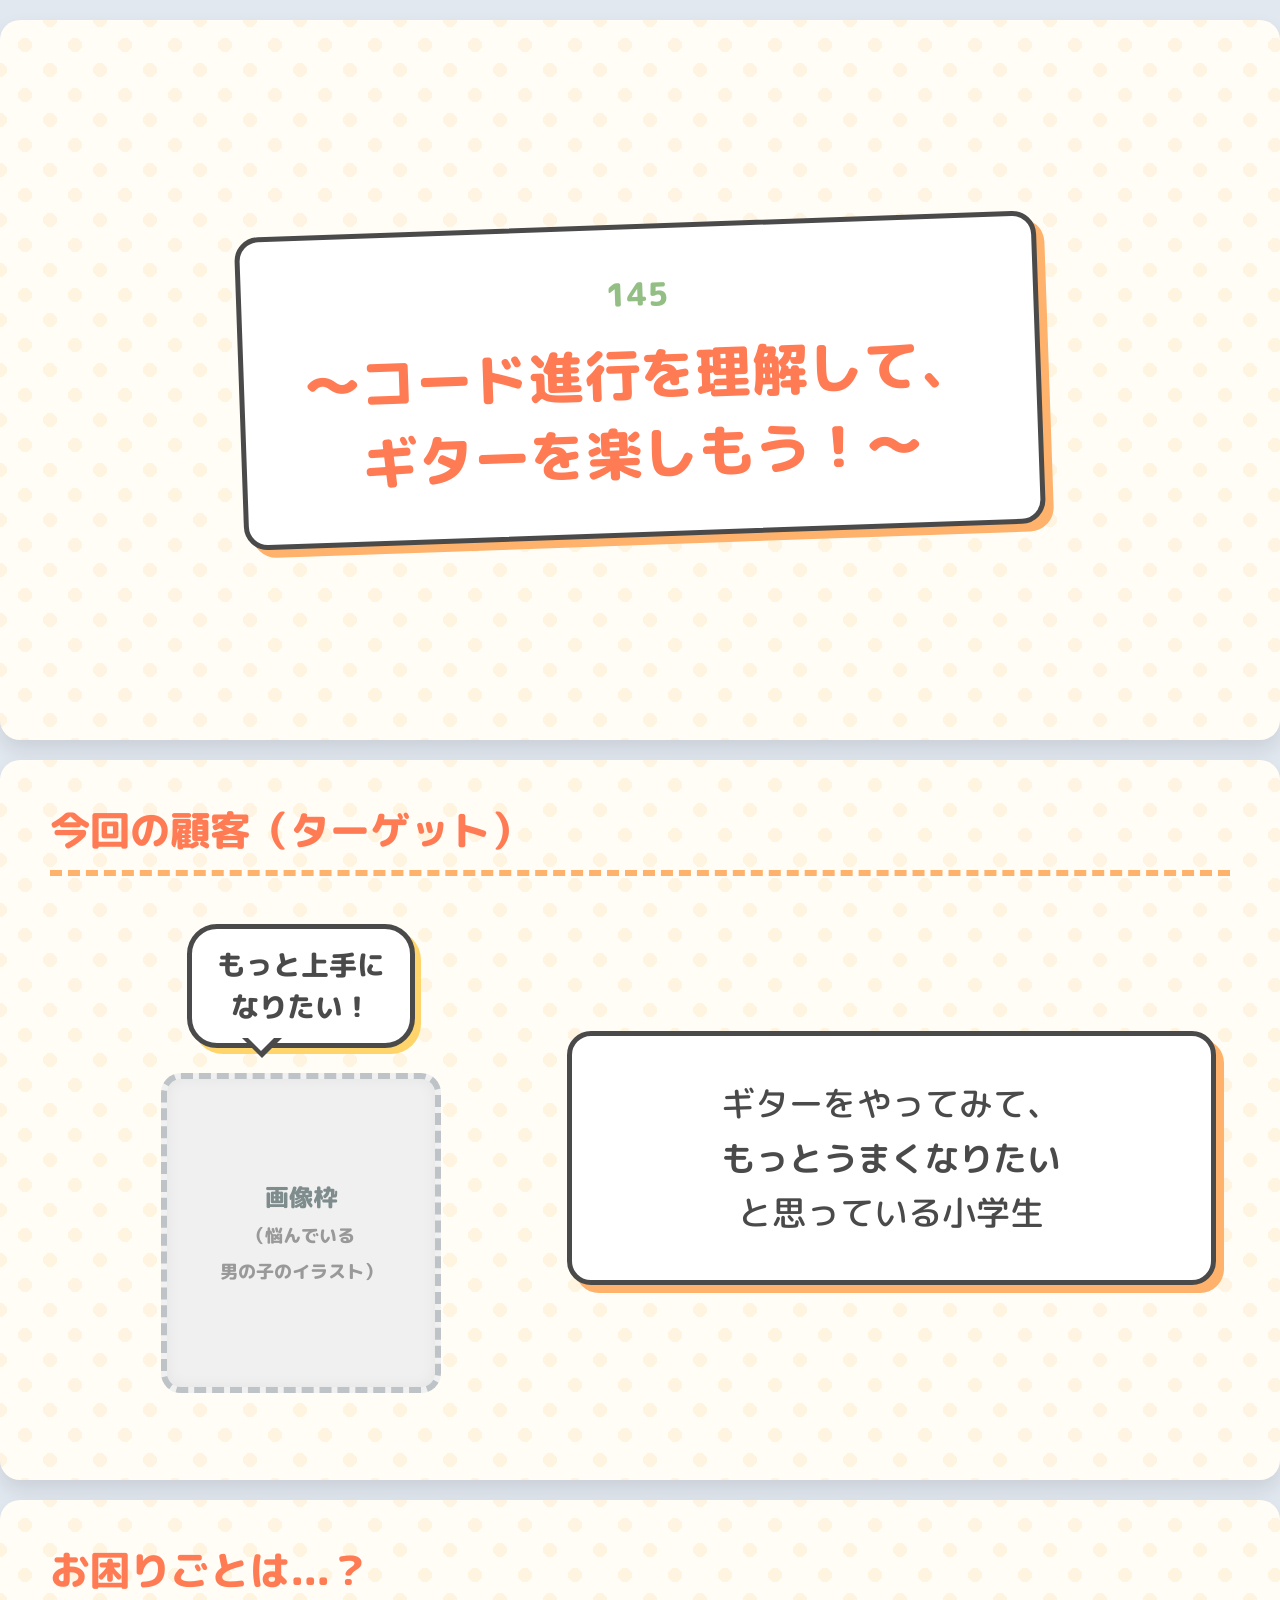
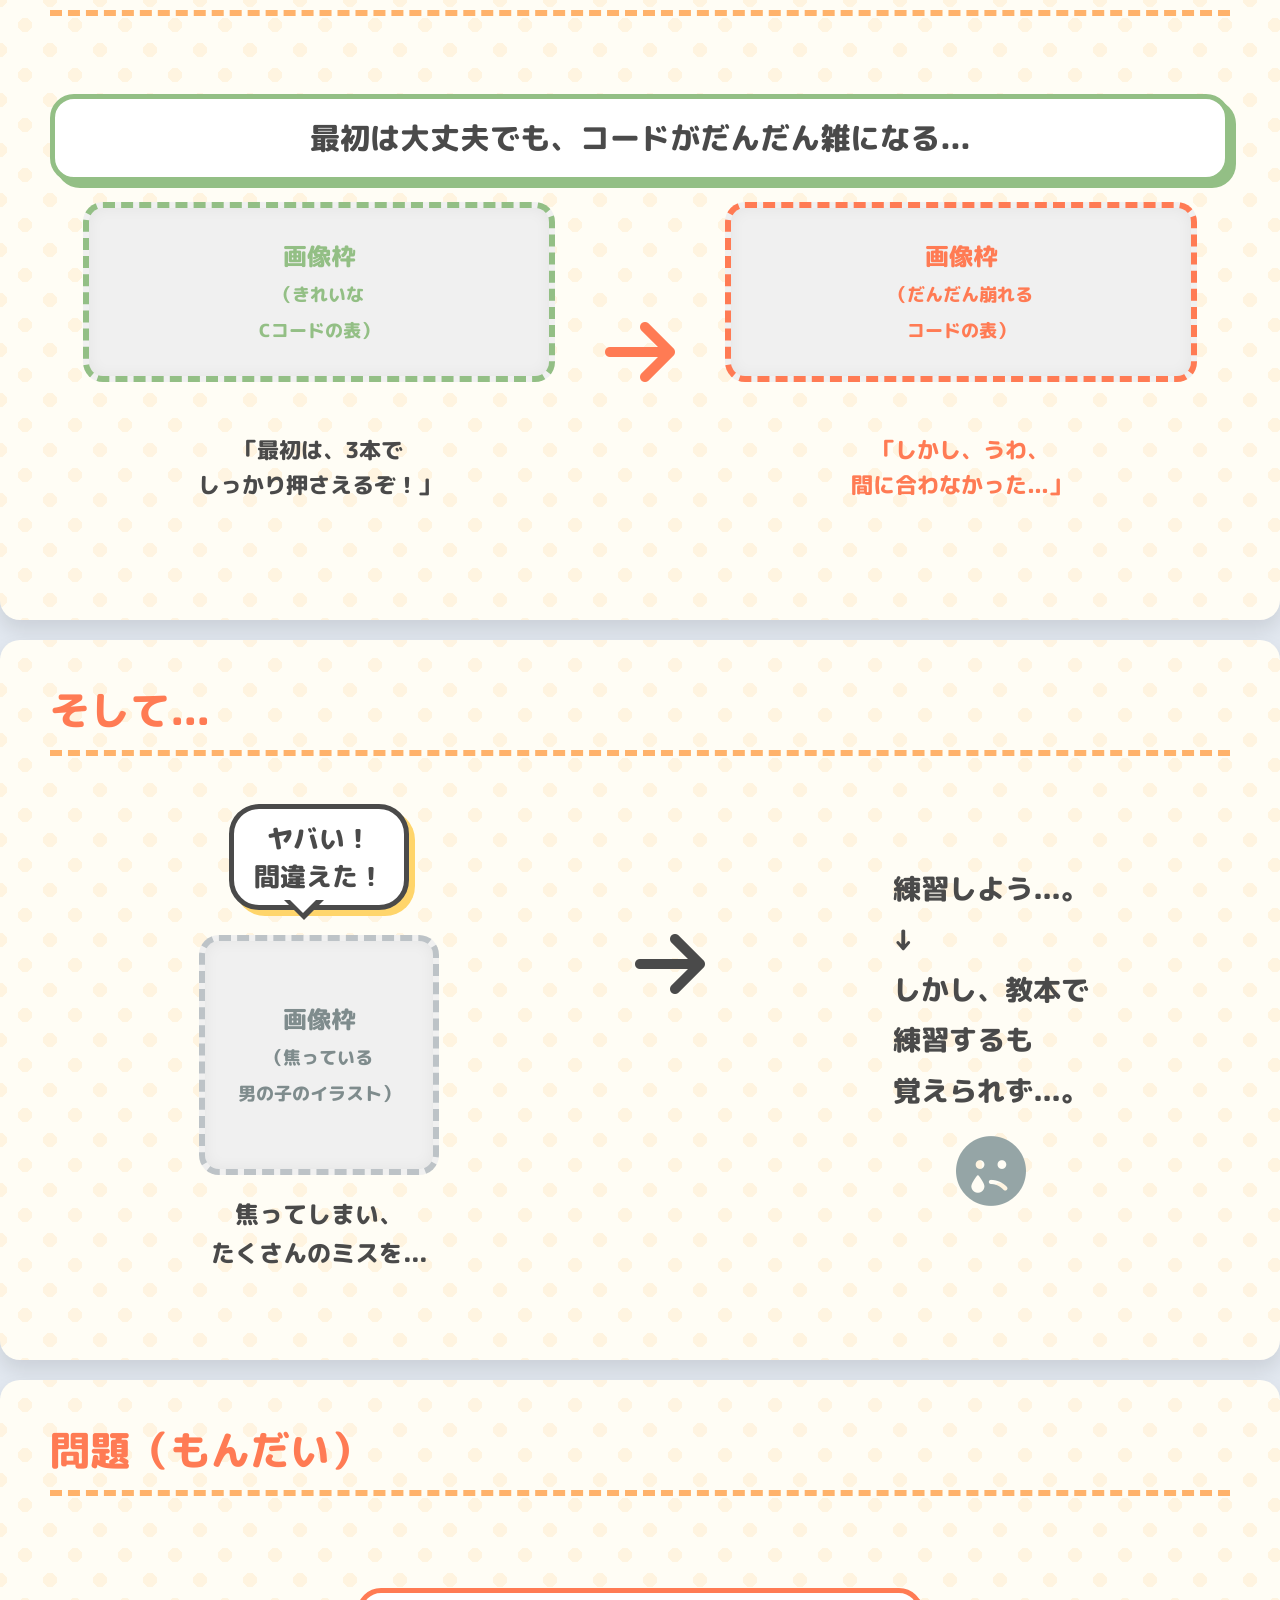
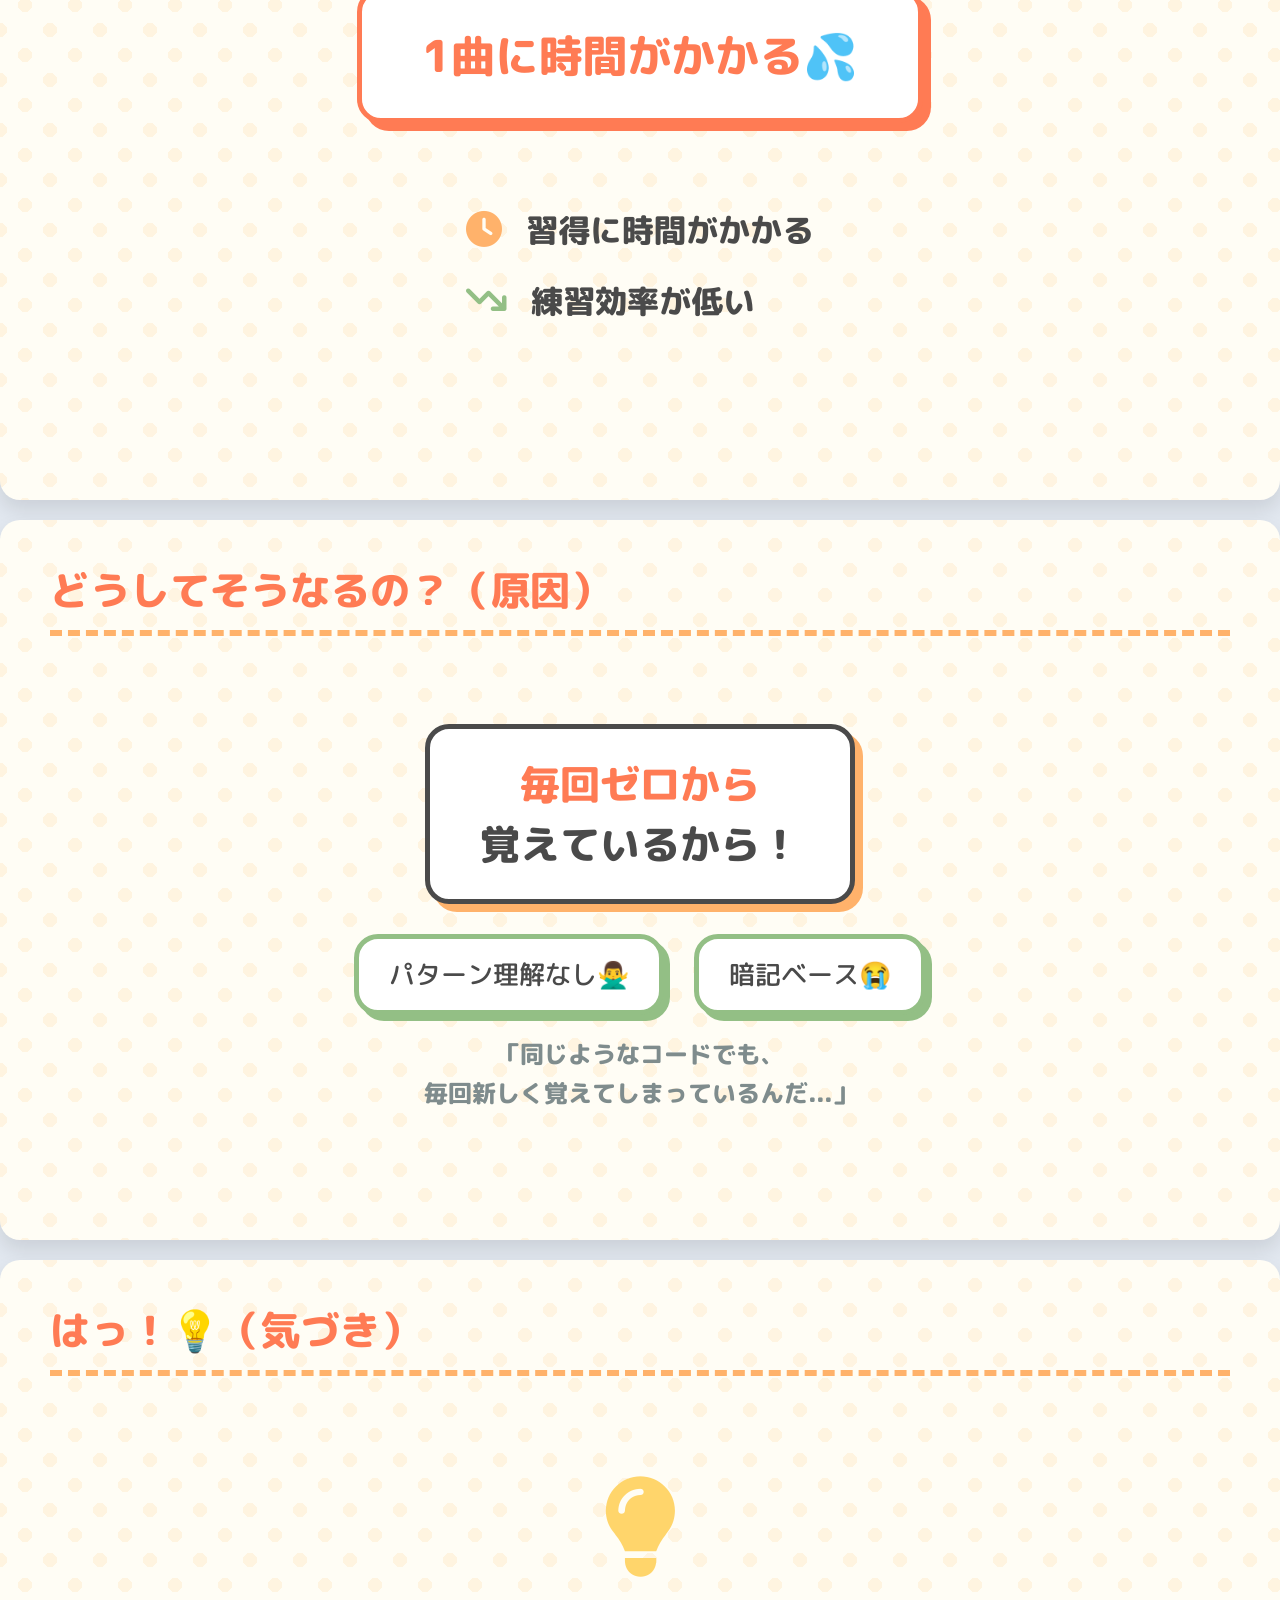
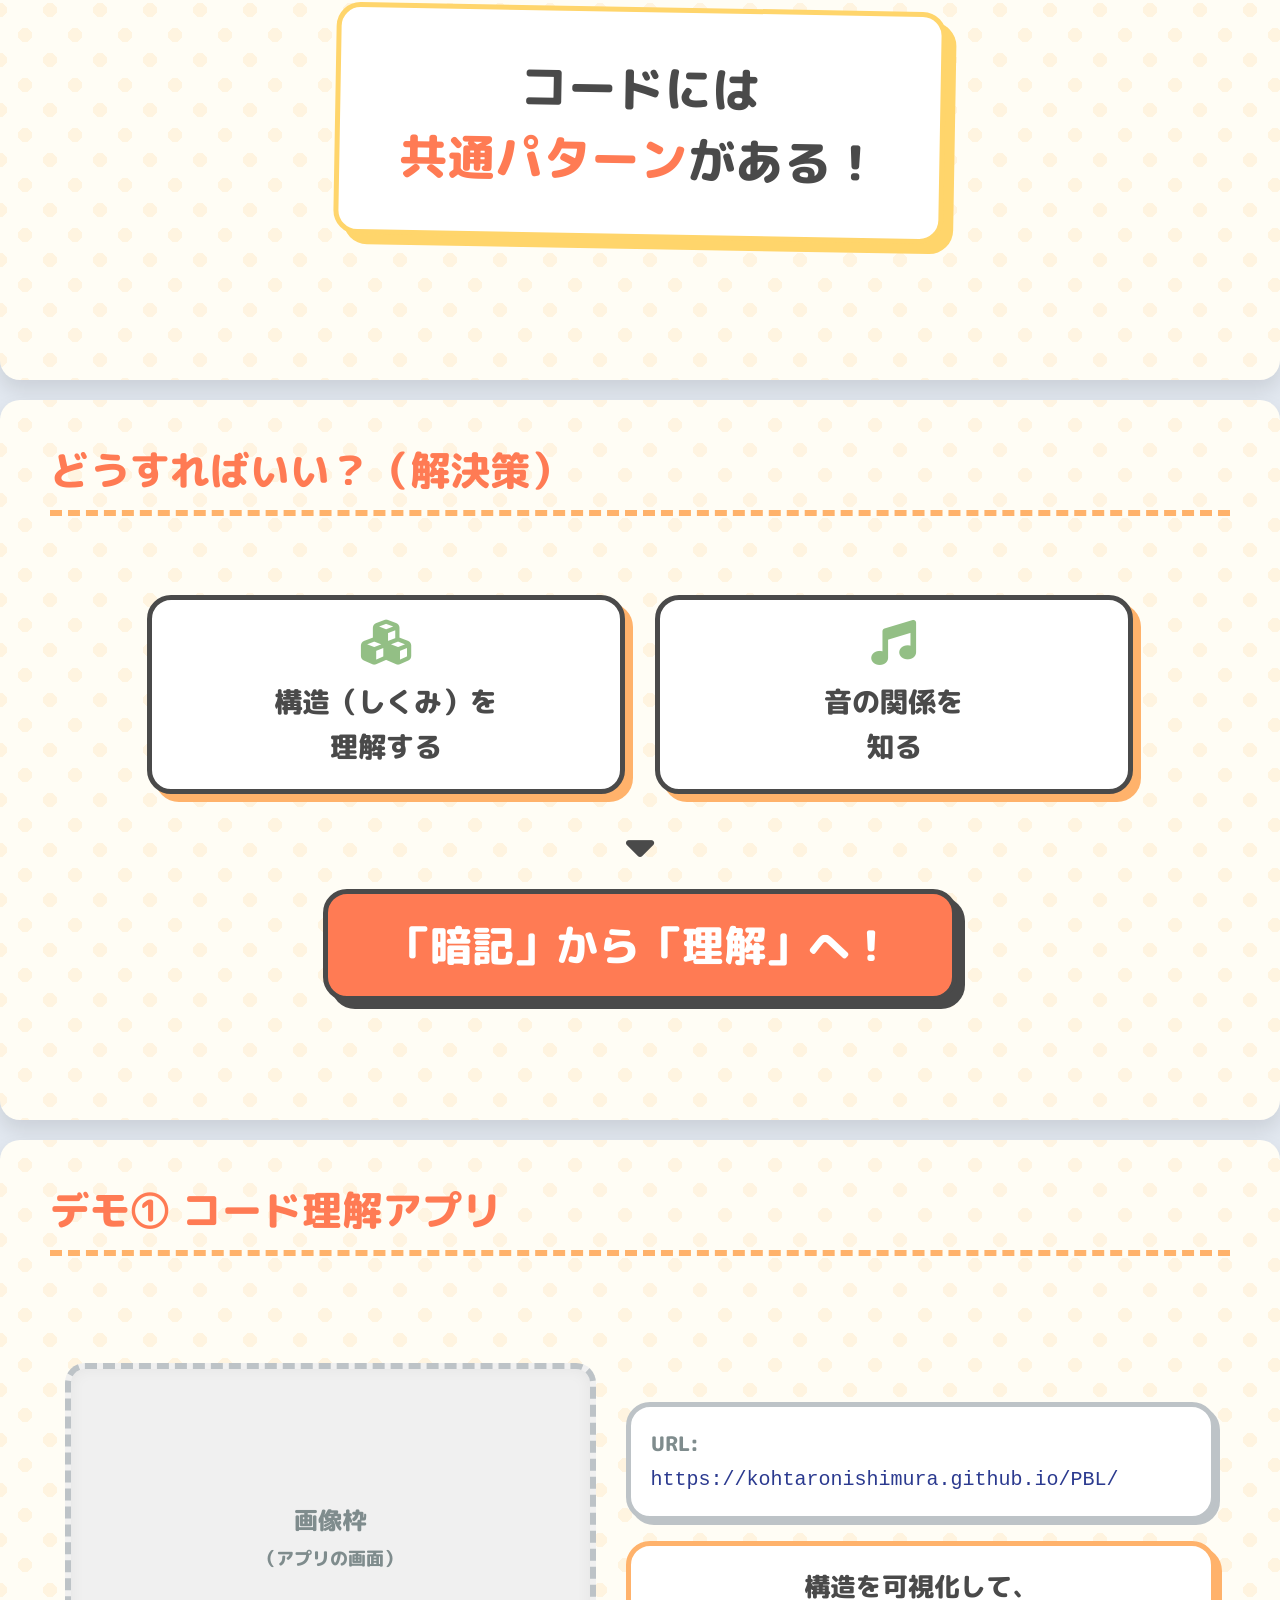
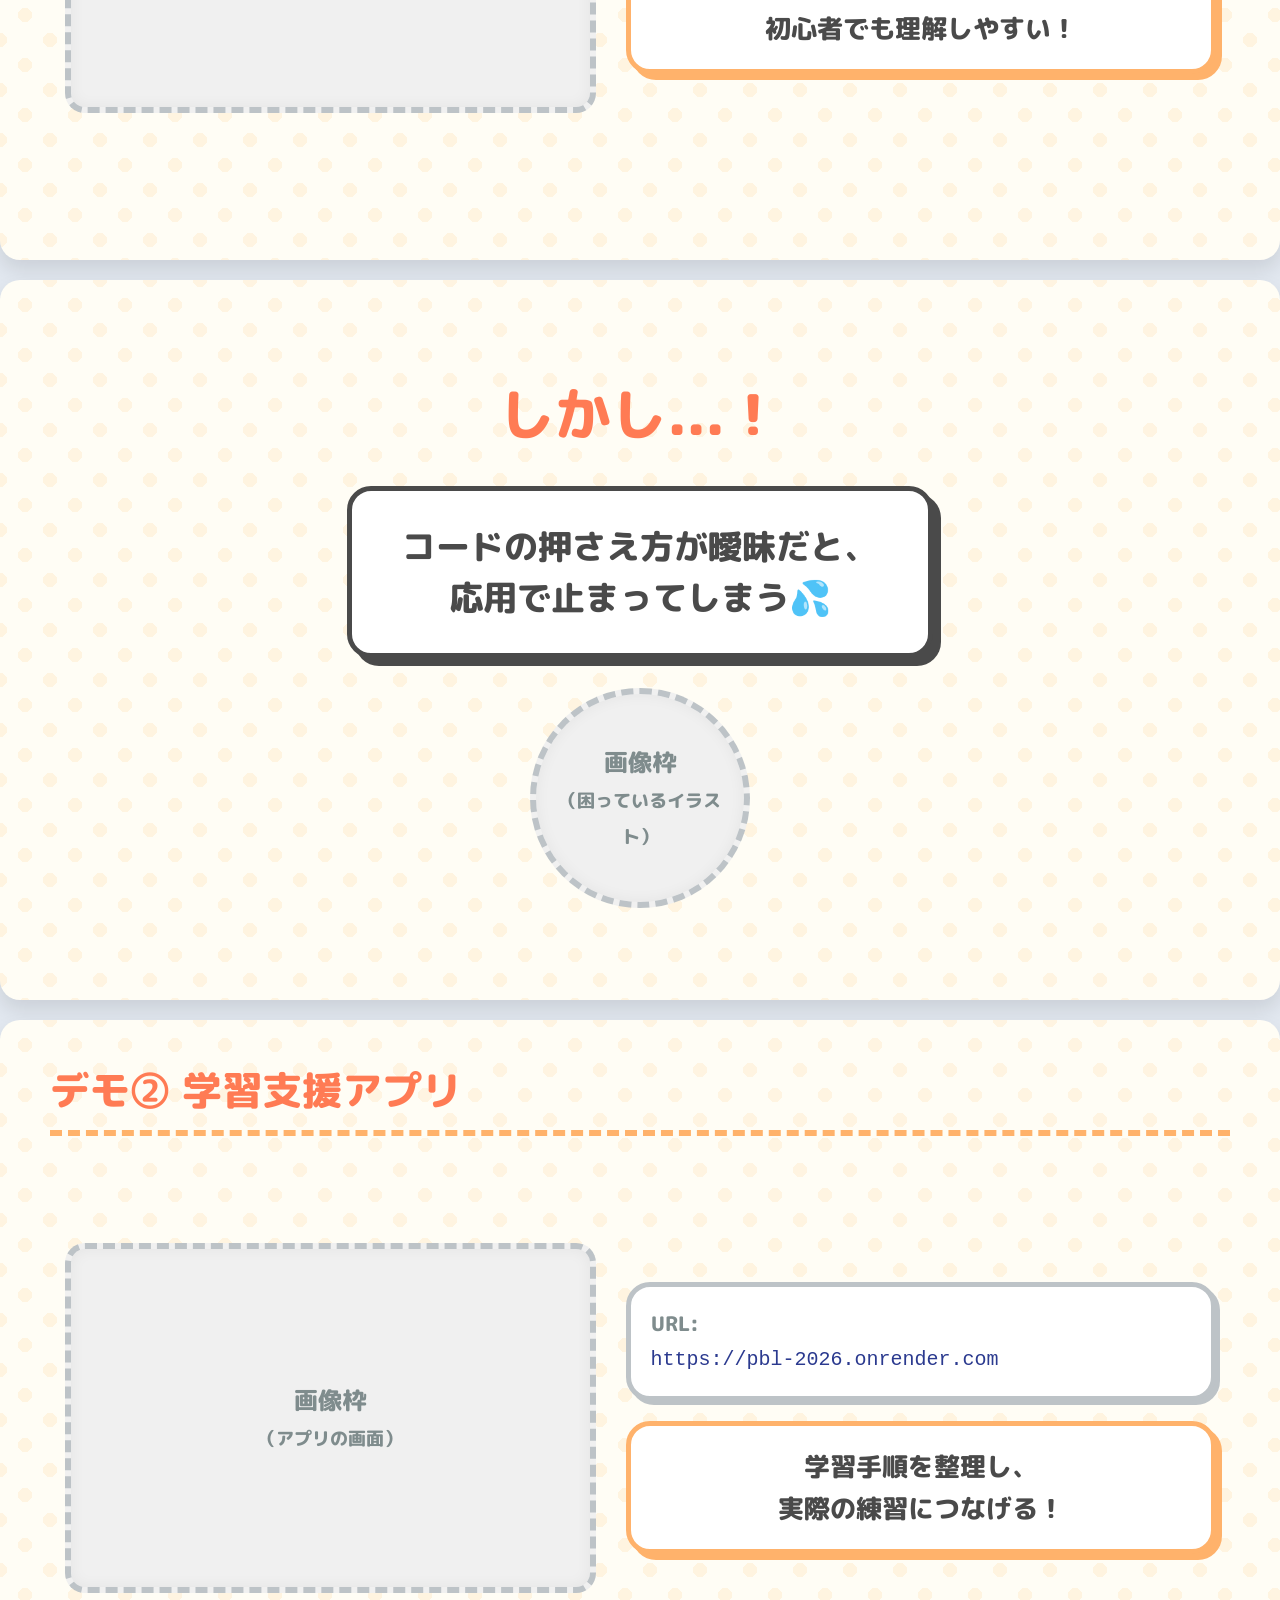
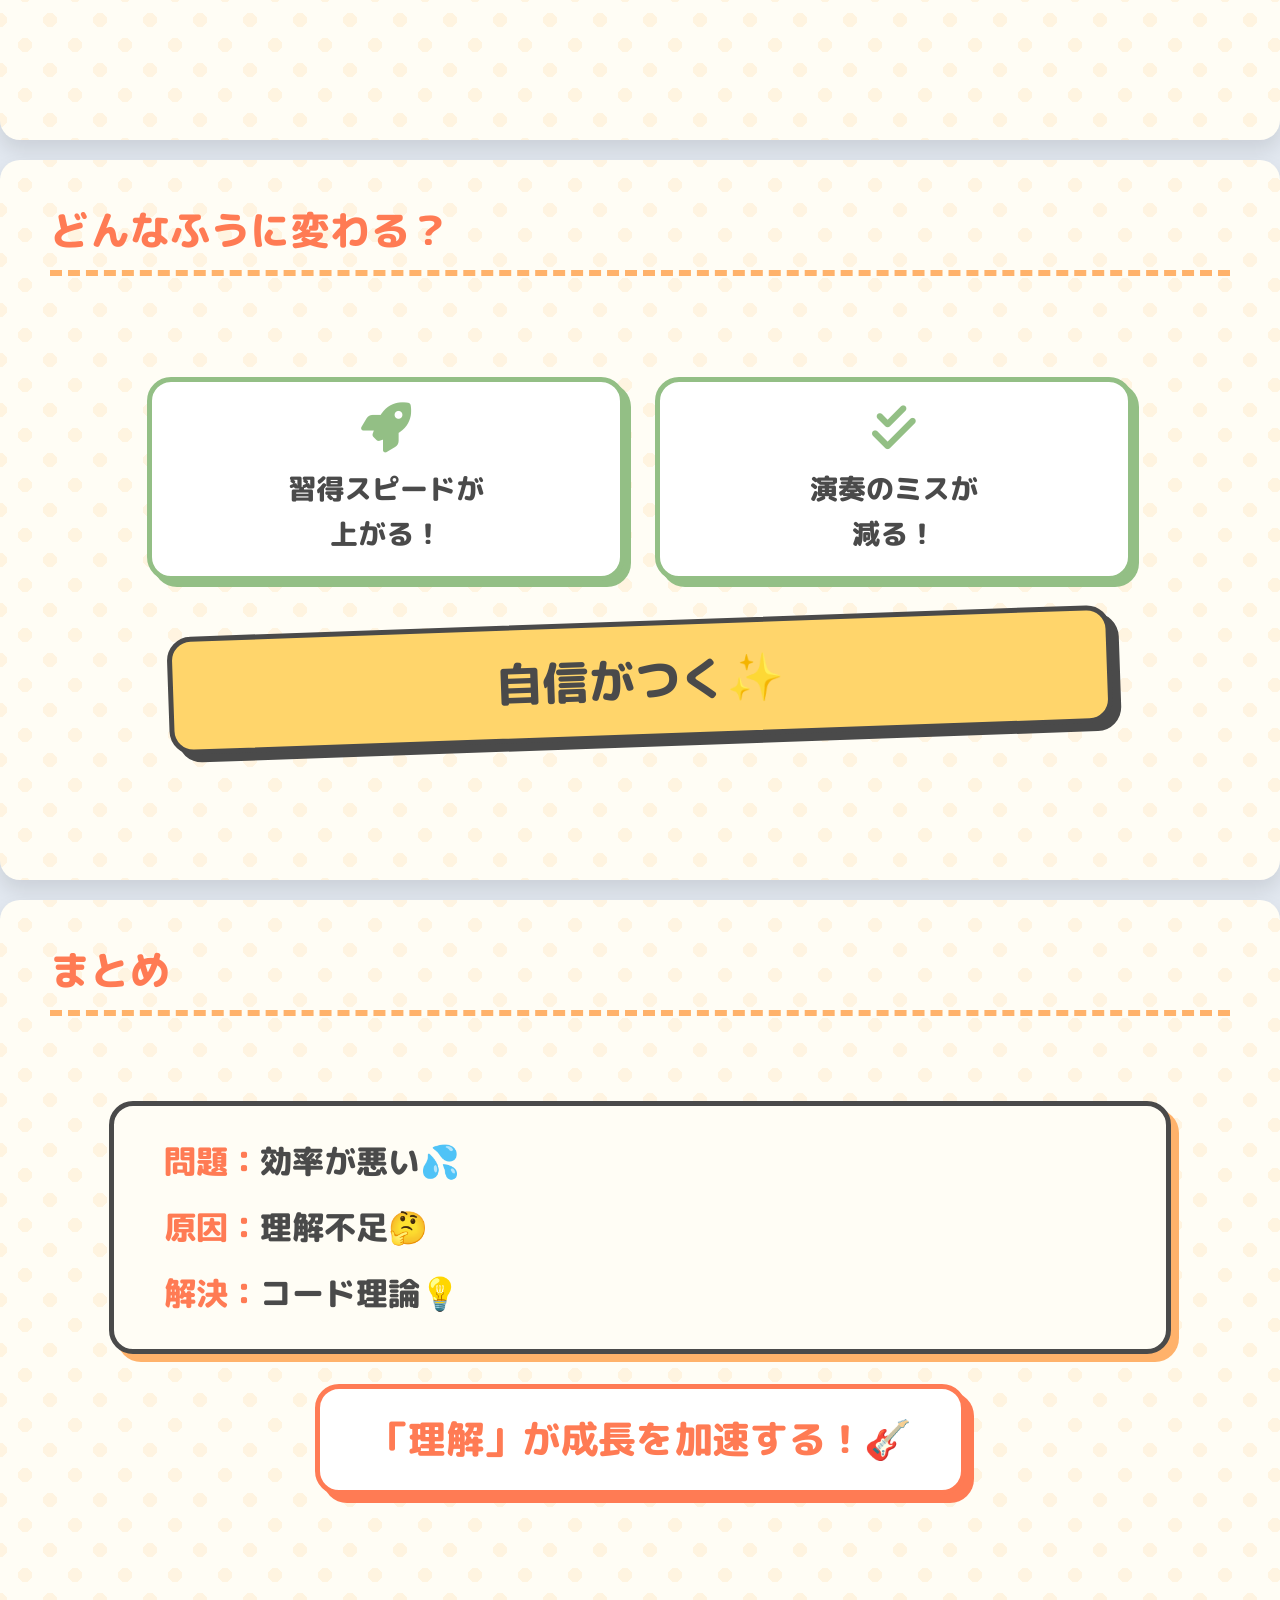
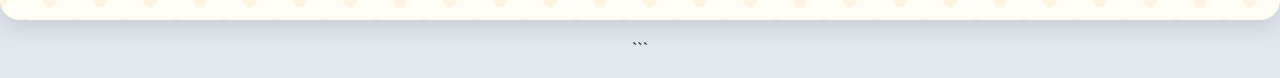
==== presentation.html @ e69cb5d0 "新しいプレゼンテーションHTMLファイルを追加し、ギター学習のためのスライドを作成" ====
<!DOCTYPE html>
<html lang="ja">
<head>
    <meta charset="UTF-8">
    <meta name="viewport" content="width=device-width, initial-scale=1.0">
    <title>コード進行を理解して、ギターを楽しもう！</title>
    <link rel="preconnect" href="https://fonts.googleapis.com">
    <link rel="preconnect" href="https://fonts.gstatic.com" crossorigin>
    <link href="https://fonts.googleapis.com/css2?family=M+PLUS+Rounded+1c:wght@500;800&display=swap" rel="stylesheet">
    <link rel="stylesheet" href="https://cdnjs.cloudflare.com/ajax/libs/font-awesome/6.5.1/css/all.min.css">
    
    <style>
        * {
            box-sizing: border-box;
        }

        body {
            background-color: #e2e8f0;
            display: grid;
            gap: 20px;
            grid-template-columns: 1fr;
            margin: 0;
            min-height: 100vh;
            padding: 20px 0;
            place-items: center;
        }

        .slide-container {
            align-items: center;
            background-color: #fffdf5;
            border-radius: 20px;
            box-shadow: 0 10px 20px rgba(0, 0, 0, 0.1);
            display: flex;
            flex-direction: column;
            font-family: 'M PLUS Rounded 1c', sans-serif;
            height: 720px;
            justify-content: flex-start;
            overflow: hidden;
            padding: 40px 50px;
            position: relative;
            width: 1280px;
            color: #4a4a4a;
        }

        .slide-container::before {
            content: '';
            position: absolute;
            top: 0; left: 0; right: 0; bottom: 0;
            background-image: radial-gradient(#ffe0b2 20%, transparent 20%), radial-gradient(#ffe0b2 20%, transparent 20%);
            background-color: transparent;
            background-position: 0 0, 25px 25px;
            background-size: 50px 50px;
            opacity: 0.3;
            z-index: 0;
        }

        .slide-container > * {
            position: relative;
            z-index: 1;
        }

        .slide-container h1,
        .slide-container h2,
        .slide-container h3 {
            color: #ff7b54;
            font-weight: 800;
            margin: 0;
        }

        .slide-title {
            font-size: 40px;
            margin-bottom: 20px;
            text-align: left;
            width: 100%;
            border-bottom: 6px dashed #ffb26b;
            padding-bottom: 10px;
        }

        .slide-container p {
            font-size: 26px;
            line-height: 1.6;
            font-weight: 500;
            margin: 0;
        }

        .content-area {
            display: flex;
            flex-direction: column;
            flex-grow: 1;
            justify-content: center;
            width: 100%;
            align-items: center;
        }

        /* ----- 画像差し替え用の魔法の枠 ----- */
        .empty-image-box {
            background-color: #f0f0f0;
            border: 6px dashed #bdc3c7;
            border-radius: 20px;
            display: flex;
            align-items: center;
            justify-content: center;
            flex-direction: column;
            color: #7f8c8d;
            font-size: 24px;
            font-weight: 800;
            text-align: center;
            padding: 20px;
            width: 100%;
            height: 100%;
            box-shadow: inset 0 0 15px rgba(0,0,0,0.05);
            overflow: hidden; /* はみ出した画像を自動で隠して角丸にする */
        }

        .empty-image-box img {
            width: 100%;
            height: 100%;
            object-fit: cover;
            display: none; /* 初期状態では画像を見えなくする */
        }
        
        /* has-image クラスがついた時の設定 */
        .empty-image-box.has-image {
            border: none;
            padding: 0;
            box-shadow: 0 5px 15px rgba(0,0,0,0.1);
        }

        .empty-image-box.has-image .placeholder-text {
            display: none; /* 文字を消す */
        }

        .empty-image-box.has-image img {
            display: block; /* 画像を表示する */
        }
        /* ---------------------------------- */

        .pop-box {
            background: white;
            border: 5px solid #4a4a4a;
            border-radius: 24px;
            box-shadow: 8px 8px 0px #ffb26b;
            padding: 20px 30px;
            text-align: center;
        }

        .speech-bubble {
            position: relative;
            background: #fff;
            border: 5px solid #4a4a4a;
            border-radius: 30px;
            padding: 15px 25px;
            font-size: 28px;
            font-weight: 800;
            text-align: center;
            color: #4a4a4a;
            box-shadow: 6px 6px 0px #ffd56b;
            margin-bottom: 25px;
            z-index: 2;
        }
        
        .speech-bubble.bottom-pointer::before,
        .speech-bubble.bottom-pointer::after {
            content: '';
            position: absolute;
            border: solid transparent;
            border-top-color: #4a4a4a;
            bottom: -35px;
            left: 50px;
            border-width: 20px;
        }
        
        .speech-bubble.bottom-pointer::after {
            border-top-color: #fff;
            bottom: -24px;
            left: 53px;
            border-width: 16px;
        }

        .big-arrow {
            font-size: 80px;
            color: #ff7b54;
            margin: 0 20px;
        }

        .flex-row {
            display: flex;
            flex-direction: row;
            align-items: center;
            justify-content: center;
            width: 100%;
            gap: 30px;
        }
        
        .flex-col {
            display: flex;
            flex-direction: column;
            align-items: center;
        }

    </style>
</head>
<body>

<div class="slide-container" id="slide1" style="justify-content: center;">
    <div class="pop-box" style="padding: 40px 60px; transform: rotate(-2deg);">
        <p style="font-size: 32px; color: #93bf85; margin-bottom: 15px; font-weight: 800;">145</p>
        <h1 style="font-size: 56px; line-height: 1.4;">
            〜コード進行を理解して、<br>
            ギターを楽しもう！〜
        </h1>
    </div>
</div>

<div class="slide-container" id="slide2">
    <h2 class="slide-title">今回の顧客（ターゲット）</h2>
    <div class="content-area">
        <div class="flex-row">
            <div class="flex-col" style="width: 40%;">
                <div class="speech-bubble bottom-pointer">
                    もっと上手に<br>なりたい！
                </div>
                <div class="empty-image-box" style="width: 280px; height: 320px;">
                    <div class="placeholder-text">画像枠<br><span style="font-size:18px; color:#999;">（悩んでいる<br>男の子のイラスト）</span></div>
                    </div>
            </div>
            
            <div class="pop-box" style="width: 55%; padding: 40px;">
                <p style="font-size: 34px;">
                    ギターをやってみて、<br>
                    <strong>もっとうまくなりたい</strong><br>
                    と思っている小学生
                </p>
            </div>
        </div>
    </div>
</div>

<div class="slide-container" id="slide3">
    <h2 class="slide-title">お困りごとは...？</h2>
    <div class="content-area">
        <div class="pop-box" style="margin-bottom: 20px; padding: 15px 30px; width: 100%; box-shadow: 6px 6px 0px #93bf85; border-color: #93bf85;">
            <p style="font-size: 30px; color: #4a4a4a; font-weight: 800;">
                最初は大丈夫でも、コードがだんだん雑になる...
            </p>
        </div>

        <div class="flex-row" style="align-items: stretch; height: 300px;">
            <div class="flex-col" style="width: 40%; justify-content: space-between;">
                <div class="empty-image-box" style="height: 180px; border-color:#93bf85; color:#93bf85;">
                    <div class="placeholder-text">画像枠<br><span style="font-size:18px;">（きれいな<br>Cコードの表）</span></div>
                    </div>
                <p style="font-size: 22px; text-align: center; margin-top: 15px; font-weight: 800;">
                    「最初は、3本で<br>しっかり押さえるぞ！」
                </p>
            </div>

            <div class="flex-col" style="justify-content: center;">
                <i class="fa-solid fa-arrow-right big-arrow"></i>
            </div>

            <div class="flex-col" style="width: 40%; justify-content: space-between;">
                <div class="empty-image-box" style="height: 180px; border-color:#ff7b54; color:#ff7b54;">
                    <div class="placeholder-text">画像枠<br><span style="font-size:18px;">（だんだん崩れる<br>コードの表）</span></div>
                     </div>
                <p style="font-size: 22px; text-align: center; margin-top: 15px; font-weight: 800; color: #ff7b54;">
                    「しかし、うわ、<br>間に合わなかった...」
                </p>
            </div>
        </div>
    </div>
</div>

<div class="slide-container" id="slide4">
    <h2 class="slide-title">そして...</h2>
    <div class="content-area">
        <div class="flex-row" style="align-items: flex-start;">
            
            <div class="flex-col" style="width: 45%;">
                <div class="speech-bubble bottom-pointer" style="font-size: 26px; padding: 10px 20px;">
                    ヤバい！<br>間違えた！
                </div>
                <div class="empty-image-box" style="width: 240px; height: 240px; margin-bottom: 20px;">
                    <div class="placeholder-text">画像枠<br><span style="font-size:18px;">（焦っている<br>男の子のイラスト）</span></div>
                     </div>
                <p style="font-size: 24px; text-align: center; font-weight: 800;">
                    焦ってしまい、<br>たくさんのミスを...
                </p>
            </div>

            <div style="display: flex; height: 100%; padding-top: 120px;">
                <i class="fa-solid fa-arrow-right big-arrow" style="color: #4a4a4a;"></i>
            </div>

            <div class="flex-col" style="width: 40%; padding-top: 60px;">
                <p style="font-size: 28px; font-weight: 800; line-height: 1.8;">
                    練習しよう...。<br>
                    ↓<br>
                    しかし、教本で<br>
                    練習するも<br>
                    覚えられず...。
                </p>
                <i class="fa-solid fa-face-sad-tear" style="font-size: 70px; color: #95a5a6; margin-top: 20px;"></i>
            </div>
        </div>
    </div>
</div>

<div class="slide-container" id="slide5">
    <h2 class="slide-title">問題（もんだい）</h2>
    <div class="content-area">
        <div class="pop-box" style="margin-bottom: 40px; padding: 30px 60px; box-shadow: 8px 8px 0px #ff7b54; border-color: #ff7b54;">
            <h3 style="font-size: 44px;">1曲に時間がかかる💦</h3>
        </div>
        <ul style="font-size: 32px; line-height: 2.2; color: #4a4a4a; font-weight: 800; list-style-type: none; padding: 0;">
            <li><i class="fa-solid fa-clock" style="color: #ffb26b; margin-right: 15px; font-size: 36px;"></i> 習得に時間がかかる</li>
            <li><i class="fa-solid fa-arrow-trend-down" style="color: #93bf85; margin-right: 15px; font-size: 36px;"></i> 練習効率が低い</li>
        </ul>
    </div>
</div>

<div class="slide-container" id="slide6">
    <h2 class="slide-title">どうしてそうなるの？（原因）</h2>
    <div class="content-area">
        <div class="pop-box" style="margin-bottom: 30px; padding: 25px 50px;">
            <h3 style="font-size: 40px; color: #4a4a4a;">
                <span style="color:#ff7b54;">毎回ゼロから</span><br>覚えているから！
            </h3>
        </div>
        <div class="flex-row" style="margin-bottom: 20px;">
            <div class="pop-box" style="padding: 15px 30px; border-color: #93bf85; box-shadow: 6px 6px 0px #93bf85;">
                <p style="font-size: 26px;">パターン理解なし🙅‍♂️</p>
            </div>
            <div class="pop-box" style="padding: 15px 30px; border-color: #93bf85; box-shadow: 6px 6px 0px #93bf85;">
                <p style="font-size: 26px;">暗記ベース😭</p>
            </div>
        </div>
        <p style="font-size: 24px; font-weight: 800; color: #7f8c8d; text-align: center;">
            「同じようなコードでも、<br>毎回新しく覚えてしまっているんだ...」
        </p>
    </div>
</div>

<div class="slide-container" id="slide7" style="justify-content: center;">
    <h2 class="slide-title">はっ！💡（気づき）</h2>
    <div class="content-area">
        <i class="fa-solid fa-lightbulb" style="font-size: 100px; color: #ffd56b; margin-bottom: 30px;"></i>
        <div class="pop-box" style="padding: 40px 60px; border-color: #ffd56b; box-shadow: 10px 10px 0px #ffd56b; transform: rotate(1deg);">
            <h3 style="font-size: 48px; color: #4a4a4a;">
                コードには<br>
                <span style="color:#ff7b54;">共通パターン</span>がある！
            </h3>
        </div>
    </div>
</div>

<div class="slide-container" id="slide8">
    <h2 class="slide-title">どうすればいい？（解決策）</h2>
    <div class="content-area">
        <div class="flex-row" style="margin-bottom: 30px; width: 90%;">
            <div class="pop-box" style="width: 45%;">
                <i class="fa-solid fa-cubes" style="font-size: 45px; color:#93bf85; margin-bottom: 15px;"></i>
                <p style="font-size: 28px; font-weight: 800;">構造（しくみ）を<br>理解する</p>
            </div>
            <div class="pop-box" style="width: 45%;">
                <i class="fa-solid fa-music" style="font-size: 45px; color:#93bf85; margin-bottom: 15px;"></i>
                <p style="font-size: 28px; font-weight: 800;">音の関係を<br>知る</p>
            </div>
        </div>
        <i class="fa-solid fa-caret-down" style="font-size: 45px; color: #4a4a4a; margin-bottom: 20px;"></i>
        <div class="pop-box" style="background-color: #ff7b54; border-color: #4a4a4a; padding: 20px 60px; box-shadow: 8px 8px 0px #4a4a4a;">
            <h3 style="font-size: 42px; color: white; margin: 0;">「暗記」から「理解」へ！</h3>
        </div>
    </div>
</div>

<div class="slide-container" id="slide9">
    <h2 class="slide-title">デモ① コード理解アプリ</h2>
    <div class="content-area">
        <div class="flex-row" style="align-items: stretch;">
            <div style="width: 45%;">
                <div class="empty-image-box" style="height: 350px;">
                    <div class="placeholder-text">画像枠<br><span style="font-size:18px;">（アプリの画面）</span></div>
                     </div>
            </div>
            <div class="flex-col" style="width: 50%; justify-content: center; align-items: flex-start;">
                <div class="pop-box" style="margin-bottom: 20px; text-align: left; width: 100%; border-color: #bdc3c7; box-shadow: 4px 4px 0px #bdc3c7; padding: 20px;">
                    <p style="font-size: 20px; color: #7f8c8d; margin-bottom: 5px; font-weight: 800;">URL:</p>
                    <p style="font-size: 20px; font-family: monospace; color: #2b3a8f; word-break: break-all; margin: 0;">https://kohtaronishimura.github.io/PBL/</p>
                </div>
                <div class="pop-box" style="width: 100%; border-color: #ffb26b; box-shadow: 6px 6px 0px #ffb26b; padding: 20px;">
                    <p style="font-size: 26px; font-weight: 800; color: #4a4a4a;">
                        構造を可視化して、<br>初心者でも理解しやすい！
                    </p>
                </div>
            </div>
        </div>
    </div>
</div>

<div class="slide-container" id="slide10" style="justify-content: center;">
    <div class="content-area">
        <h2 style="font-size: 56px; margin-bottom: 30px; color: #ff7b54;">しかし...！</h2>
        <div class="pop-box" style="margin-bottom: 30px; padding: 30px 50px; box-shadow: 8px 8px 0px #4a4a4a;">
            <p style="font-size: 34px; font-weight: 800; line-height: 1.5; color: #4a4a4a;">
                コードの押さえ方が曖昧だと、<br>応用で止まってしまう💦
            </p>
        </div>
        <div class="empty-image-box" style="width: 220px; height: 220px; border-radius: 50%;">
            <div class="placeholder-text">画像枠<br><span style="font-size:18px;">（困っているイラスト）</span></div>
            </div>
    </div>
</div>

<div class="slide-container" id="slide11">
    <h2 class="slide-title">デモ② 学習支援アプリ</h2>
    <div class="content-area">
        <div class="flex-row" style="align-items: stretch;">
            <div style="width: 45%;">
                <div class="empty-image-box" style="height: 350px;">
                    <div class="placeholder-text">画像枠<br><span style="font-size:18px;">（アプリの画面）</span></div>
                     </div>
            </div>
            <div class="flex-col" style="width: 50%; justify-content: center; align-items: flex-start;">
                <div class="pop-box" style="margin-bottom: 20px; text-align: left; width: 100%; border-color: #bdc3c7; box-shadow: 4px 4px 0px #bdc3c7; padding: 20px;">
                    <p style="font-size: 20px; color: #7f8c8d; margin-bottom: 5px; font-weight: 800;">URL:</p>
                    <p style="font-size: 20px; font-family: monospace; color: #2b3a8f; word-break: break-all; margin: 0;">https://pbl-2026.onrender.com</p>
                </div>
                <div class="pop-box" style="width: 100%; border-color: #ffb26b; box-shadow: 6px 6px 0px #ffb26b; padding: 20px;">
                    <p style="font-size: 26px; font-weight: 800; color: #4a4a4a;">
                        学習手順を整理し、<br>実際の練習につなげる！
                    </p>
                </div>
            </div>
        </div>
    </div>
</div>

<div class="slide-container" id="slide12">
    <h2 class="slide-title">どんなふうに変わる？</h2>
    <div class="content-area">
        <div class="flex-row" style="margin-bottom: 40px; width: 90%; align-items: stretch;">
            <div class="pop-box" style="width: 45%; border-color:#93bf85; box-shadow: 6px 6px 0px #93bf85; display: flex; flex-direction: column; justify-content: center;">
                <i class="fa-solid fa-rocket" style="font-size: 50px; color:#93bf85; margin-bottom: 15px;"></i>
                <p style="font-size: 28px; font-weight: 800;">習得スピードが<br>上がる！</p>
            </div>
            <div class="pop-box" style="width: 45%; border-color:#93bf85; box-shadow: 6px 6px 0px #93bf85; display: flex; flex-direction: column; justify-content: center;">
                <i class="fa-solid fa-check-double" style="font-size: 50px; color:#93bf85; margin-bottom: 15px;"></i>
                <p style="font-size: 28px; font-weight: 800;">演奏のミスが<br>減る！</p>
            </div>
        </div>
        <div class="pop-box" style="background-color: #ffd56b; border-color: #4a4a4a; padding: 20px 80px; box-shadow: 8px 8px 0px #4a4a4a; transform: rotate(-2deg); width: 80%;">
            <h3 style="font-size: 46px; color: #4a4a4a; margin: 0;">自信がつく✨</h3>
        </div>
    </div>
</div>

<div class="slide-container" id="slide13">
    <h2 class="slide-title">まとめ</h2>
    <div class="content-area">
        <div class="pop-box" style="width: 90%; text-align: left; padding: 30px 50px; margin-bottom: 30px; background-color: #fffdf5;">
            <p style="font-size: 32px; margin-bottom: 15px; font-weight: 800;">
                <span style="color:#ff7b54;">問題：</span>効率が悪い💦
            </p>
            <p style="font-size: 32px; margin-bottom: 15px; font-weight: 800;">
                <span style="color:#ff7b54;">原因：</span>理解不足🤔
            </p>
            <p style="font-size: 32px; font-weight: 800;">
                <span style="color:#ff7b54;">解決：</span>コード理論💡
            </p>
        </div>
        <div class="pop-box" style="border-color: #ff7b54; padding: 20px 50px; box-shadow: 8px 8px 0px #ff7b54;">
            <p style="font-size: 38px; color: #ff7b54; font-weight: 800; margin: 0;">
                「理解」が成長を加速する！🎸
            </p>
        </div>
    </div>
</div>

</body>
</html>
```
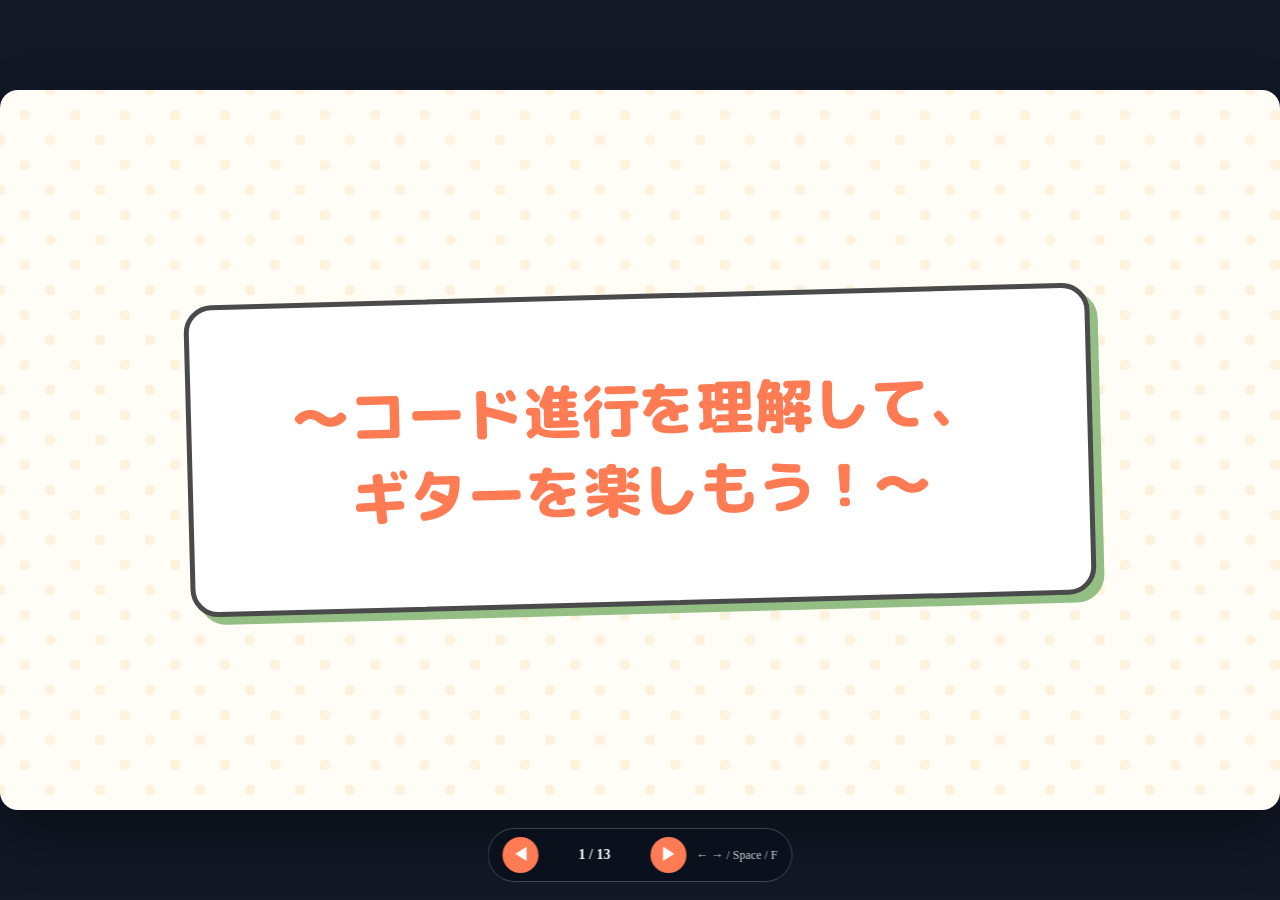
==== commit 8a02e5c3: "Add presentation and image assets - Added presentation.pdf for project overview. - Included sad-face" ====
--- a/presentation.html
+++ b/presentation.html
@@ -3,232 +3,197 @@
 <head>
     <meta charset="UTF-8">
     <meta name="viewport" content="width=device-width, initial-scale=1.0">
-    <title>コード進行を理解して、ギターを楽しもう！</title>
+    <title>ギターを楽しもう！プレゼン資料</title>
     <link rel="preconnect" href="https://fonts.googleapis.com">
     <link rel="preconnect" href="https://fonts.gstatic.com" crossorigin>
+    <!-- 小学生に親しみやすい丸文字フォント -->
     <link href="https://fonts.googleapis.com/css2?family=M+PLUS+Rounded+1c:wght@500;800&display=swap" rel="stylesheet">
     <link rel="stylesheet" href="https://cdnjs.cloudflare.com/ajax/libs/font-awesome/6.5.1/css/all.min.css">
     
     <style>
-        * {
-            box-sizing: border-box;
-        }
-
+        /* --- 全体の基本設定 --- */
+        * { box-sizing: border-box; }
         body {
-            background-color: #e2e8f0;
-            display: grid;
-            gap: 20px;
-            grid-template-columns: 1fr;
-            margin: 0;
-            min-height: 100vh;
-            padding: 20px 0;
-            place-items: center;
-        }
-
+            background-color: #cbd5e1;
+            margin: 0; padding: 40px 0;
+            display: flex; flex-direction: column; align-items: center; gap: 80px;
+        }
+
+        /* スライド枠 (1280x720) */
         .slide-container {
-            align-items: center;
+            width: 1280px; height: 720px;
             background-color: #fffdf5;
-            border-radius: 20px;
-            box-shadow: 0 10px 20px rgba(0, 0, 0, 0.1);
-            display: flex;
-            flex-direction: column;
+            border-radius: 24px;
+            box-shadow: 0 20px 40px rgba(0, 0, 0, 0.15);
+            display: flex; flex-direction: column;
             font-family: 'M PLUS Rounded 1c', sans-serif;
-            height: 720px;
-            justify-content: flex-start;
+            padding: 50px 70px;
+            position: relative;
             overflow: hidden;
-            padding: 40px 50px;
-            position: relative;
-            width: 1280px;
-            color: #4a4a4a;
-        }
-
+            color: #444;
+            page-break-after: always; /* 印刷時にページを区切る */
+        }
+
+        /* 背景ドット（PDFの雰囲気を再現） */
         .slide-container::before {
-            content: '';
-            position: absolute;
-            top: 0; left: 0; right: 0; bottom: 0;
-            background-image: radial-gradient(#ffe0b2 20%, transparent 20%), radial-gradient(#ffe0b2 20%, transparent 20%);
-            background-color: transparent;
-            background-position: 0 0, 25px 25px;
-            background-size: 50px 50px;
-            opacity: 0.3;
-            z-index: 0;
-        }
-
-        .slide-container > * {
-            position: relative;
-            z-index: 1;
-        }
-
-        .slide-container h1,
-        .slide-container h2,
-        .slide-container h3 {
-            color: #ff7b54;
-            font-weight: 800;
-            margin: 0;
-        }
-
-        .slide-title {
-            font-size: 40px;
-            margin-bottom: 20px;
-            text-align: left;
-            width: 100%;
-            border-bottom: 6px dashed #ffb26b;
-            padding-bottom: 10px;
-        }
-
-        .slide-container p {
-            font-size: 26px;
-            line-height: 1.6;
-            font-weight: 500;
-            margin: 0;
-        }
-
-        .content-area {
-            display: flex;
-            flex-direction: column;
-            flex-grow: 1;
-            justify-content: center;
-            width: 100%;
-            align-items: center;
-        }
-
-        /* ----- 画像差し替え用の魔法の枠 ----- */
-        .empty-image-box {
-            background-color: #f0f0f0;
-            border: 6px dashed #bdc3c7;
-            border-radius: 20px;
-            display: flex;
-            align-items: center;
-            justify-content: center;
-            flex-direction: column;
-            color: #7f8c8d;
-            font-size: 24px;
-            font-weight: 800;
+            content: ''; position: absolute; top: 0; left: 0; right: 0; bottom: 0;
+            background-image: radial-gradient(#ffe0b2 15%, transparent 15%), radial-gradient(#ffe0b2 15%, transparent 15%);
+            background-position: 0 0, 25px 25px; background-size: 50px 50px;
+            opacity: 0.35; z-index: 0;
+        }
+        .slide-container > * { position: relative; z-index: 1; }
+
+        /* 文字の基本スタイル */
+        h1 { color: #ff7b54; font-size: 58px; font-weight: 800; text-align: center; line-height: 1.4; margin: 0; }
+        h2 { font-size: 44px; color: #ff7b54; font-weight: 800; border-bottom: 6px dashed #ffb26b; padding-bottom: 12px; margin: 0 0 30px 0; width: 100%; }
+        h3 { font-size: 46px; color: #ff7b54; font-weight: 800; margin: 0; }
+        p { font-size: 30px; line-height: 1.6; margin: 0; font-weight: 500; }
+
+        /* レイアウト */
+        .content-area { flex-grow: 1; display: flex; flex-direction: column; justify-content: center; align-items: center; width: 100%; }
+        .flex-row { display: flex; gap: 50px; width: 100%; align-items: center; justify-content: center; }
+        .flex-col { display: flex; flex-direction: column; align-items: center; gap: 20px; }
+
+        /* 装飾パーツ */
+        .pop-box { background: white; border: 5px solid #4a4a4a; border-radius: 28px; box-shadow: 8px 8px 0px #ffb26b; padding: 35px; text-align: center; }
+        .pop-box.green { box-shadow: 8px 8px 0px #93bf85; border-color: #93bf85; }
+        .pop-box.yellow { background-color: #ffd56b; box-shadow: 8px 8px 0px #4a4a4a; border-color: #4a4a4a; }
+
+        /* 吹き出し */
+        .speech-bubble {
+            position: relative; background: #fff; border: 5px solid #4a4a4a; border-radius: 35px;
+            padding: 20px 35px; font-size: 32px; font-weight: 800; text-align: center;
+            box-shadow: 6px 6px 0px #ffd56b; margin-bottom: 30px;
+        }
+        .speech-bubble::after {
+            content: ''; position: absolute; bottom: -24px; left: 50%; transform: translateX(-50%);
+            border-width: 24px 24px 0; border-style: solid; border-color: #4a4a4a transparent transparent transparent;
+        }
+
+        /* ★画像枠（差し替え用）★ */
+        .image-frame {
+            background-color: #f0f0f0; border: 6px dashed #bdc3c7; border-radius: 28px;
+            display: flex; flex-direction: column; align-items: center; justify-content: center;
+            color: #999; font-size: 22px; font-weight: 800; padding: 20px;
+            width: 100%; height: 100%; overflow: hidden; position: relative;
             text-align: center;
-            padding: 20px;
-            width: 100%;
-            height: 100%;
-            box-shadow: inset 0 0 15px rgba(0,0,0,0.05);
-            overflow: hidden; /* はみ出した画像を自動で隠して角丸にする */
-        }
-
-        .empty-image-box img {
-            width: 100%;
-            height: 100%;
-            object-fit: cover;
-            display: none; /* 初期状態では画像を見えなくする */
-        }
-        
-        /* has-image クラスがついた時の設定 */
-        .empty-image-box.has-image {
-            border: none;
-            padding: 0;
-            box-shadow: 0 5px 15px rgba(0,0,0,0.1);
-        }
-
-        .empty-image-box.has-image .placeholder-text {
-            display: none; /* 文字を消す */
-        }
-
-        .empty-image-box.has-image img {
-            display: block; /* 画像を表示する */
-        }
-        /* ---------------------------------- */
-
-        .pop-box {
-            background: white;
-            border: 5px solid #4a4a4a;
-            border-radius: 24px;
-            box-shadow: 8px 8px 0px #ffb26b;
-            padding: 20px 30px;
-            text-align: center;
-        }
-
-        .speech-bubble {
-            position: relative;
-            background: #fff;
-            border: 5px solid #4a4a4a;
-            border-radius: 30px;
-            padding: 15px 25px;
-            font-size: 28px;
-            font-weight: 800;
-            text-align: center;
-            color: #4a4a4a;
-            box-shadow: 6px 6px 0px #ffd56b;
-            margin-bottom: 25px;
-            z-index: 2;
-        }
-        
-        .speech-bubble.bottom-pointer::before,
-        .speech-bubble.bottom-pointer::after {
-            content: '';
-            position: absolute;
-            border: solid transparent;
-            border-top-color: #4a4a4a;
-            bottom: -35px;
-            left: 50px;
-            border-width: 20px;
-        }
-        
-        .speech-bubble.bottom-pointer::after {
-            border-top-color: #fff;
-            bottom: -24px;
-            left: 53px;
-            border-width: 16px;
-        }
-
-        .big-arrow {
-            font-size: 80px;
-            color: #ff7b54;
-            margin: 0 20px;
-        }
-
-        .flex-row {
-            display: flex;
-            flex-direction: row;
-            align-items: center;
-            justify-content: center;
-            width: 100%;
-            gap: 30px;
-        }
-        
-        .flex-col {
-            display: flex;
-            flex-direction: column;
-            align-items: center;
-        }
-
+        }
+        .image-frame img { width: 100%; height: 100%; object-fit: cover; display: none; position: absolute; top: 0; left: 0; }
+        .image-frame.has-image { border: none; padding: 0; }
+        .image-frame.has-image .placeholder-text { display: none; }
+        .image-frame.has-image img { display: block; }
+
+        .big-arrow { font-size: 90px; color: #ff7b54; }
+
+        /* 発表モード（HTML全画面スライド表示） */
+        @media screen {
+            body.presentation-mode {
+                margin: 0;
+                padding: 0;
+                display: block;
+                overflow: hidden;
+                background: #121826;
+            }
+            body.presentation-mode .slide-container {
+                position: fixed;
+                top: 50%;
+                left: 50%;
+                margin: 0;
+                display: none;
+                border-radius: 18px;
+                box-shadow: 0 24px 55px rgba(0, 0, 0, 0.4);
+            }
+            body.presentation-mode .slide-container.is-active { display: flex; }
+            .slide-nav {
+                position: fixed;
+                left: 50%;
+                bottom: 18px;
+                transform: translateX(-50%);
+                display: flex;
+                align-items: center;
+                gap: 10px;
+                background: rgba(10, 16, 28, 0.78);
+                color: #fff;
+                border: 1px solid rgba(255, 255, 255, 0.22);
+                border-radius: 999px;
+                padding: 8px 14px;
+                z-index: 9999;
+                backdrop-filter: blur(6px);
+            }
+            .slide-nav button {
+                border: none;
+                background: #ff7b54;
+                color: #fff;
+                font-size: 16px;
+                font-weight: 800;
+                border-radius: 999px;
+                width: 36px;
+                height: 36px;
+                cursor: pointer;
+                line-height: 1;
+            }
+            .slide-nav button:hover { filter: brightness(1.08); }
+            .slide-nav .slide-counter {
+                min-width: 92px;
+                text-align: center;
+                font-size: 14px;
+                font-weight: 800;
+            }
+            .slide-nav .slide-help {
+                font-size: 12px;
+                color: #d1d5db;
+                white-space: nowrap;
+            }
+        }
+
+        /* 印刷用設定（PDF書き出し時に必須） */
+        @page {
+            size: A4 landscape;
+            margin: 6mm;
+        }
+        @media print {
+            body { background: none; padding: 0; gap: 0; }
+            .slide-container {
+                width: 285mm;
+                height: 160.3125mm; /* 16:9を維持しつつ印刷余白内に収める */
+                margin: 0 auto;
+                box-shadow: none;
+                border-radius: 0;
+                overflow: visible; /* はみ出しによる下側の見切れを防ぐ */
+            }
+            .slide-container:last-of-type { page-break-after: auto; }
+        }
     </style>
 </head>
 <body>
 
-<div class="slide-container" id="slide1" style="justify-content: center;">
-    <div class="pop-box" style="padding: 40px 60px; transform: rotate(-2deg);">
-        <p style="font-size: 32px; color: #93bf85; margin-bottom: 15px; font-weight: 800;">145</p>
-        <h1 style="font-size: 56px; line-height: 1.4;">
-            〜コード進行を理解して、<br>
-            ギターを楽しもう！〜
-        </h1>
-    </div>
-</div>
-
-<div class="slide-container" id="slide2">
-    <h2 class="slide-title">今回の顧客（ターゲット）</h2>
+<!-- 1. 表紙 -->
+<div class="slide-container">
+    <div class="content-area">
+        <div class="pop-box" style="padding: 70px 100px; transform: rotate(-1.5deg); box-shadow: 8px 8px 0px #93bf85;">
+            <!-- <p style="color: #93bf85; font-size: 38px; font-weight: 800; margin-bottom: 15px;">145</p> -->
+            <h1>〜コード進行を理解して、<br>ギターを楽しもう！〜</h1>
+        </div>
+    </div>
+</div>
+
+<!-- 2. 今回の顧客(ターゲット) -->
+<div class="slide-container">
+    <h2>今回の顧客(ターゲット)</h2>
     <div class="content-area">
         <div class="flex-row">
-            <div class="flex-col" style="width: 40%;">
-                <div class="speech-bubble bottom-pointer">
-                    もっと上手に<br>なりたい！
-                </div>
-                <div class="empty-image-box" style="width: 280px; height: 320px;">
-                    <div class="placeholder-text">画像枠<br><span style="font-size:18px; color:#999;">（悩んでいる<br>男の子のイラスト）</span></div>
-                    </div>
-            </div>
-            
-            <div class="pop-box" style="width: 55%; padding: 40px;">
-                <p style="font-size: 34px;">
+            <div class="flex-col" style="flex: 1;">
+                <div class="speech-bubble">もっと上手に<br>なりたい！</div>
+                <!-- ★画像差し替えポイント -->
+                <div class="image-frame has-image" style="height: 320px; width: 320px; border-radius: 50%;">
+                    <div class="placeholder-text">画像枠<br><small>(悩んでいる男の子のイラスト)</small></div>
+                    <img src="target-character.png" alt="Target Character">
+                </div>
+            </div>
+            <div class="pop-box" style="flex: 1.2; padding: 55px;">
+                <p style="font-size: 38px; font-weight: 800;">
                     ギターをやってみて、<br>
-                    <strong>もっとうまくなりたい</strong><br>
+                    <span style="color: #ff7b54;">もっとうまくなりたい</span><br>
                     と思っている小学生
                 </p>
             </div>
@@ -236,247 +201,338 @@
     </div>
 </div>
 
-<div class="slide-container" id="slide3">
-    <h2 class="slide-title">お困りごとは...？</h2>
-    <div class="content-area">
-        <div class="pop-box" style="margin-bottom: 20px; padding: 15px 30px; width: 100%; box-shadow: 6px 6px 0px #93bf85; border-color: #93bf85;">
-            <p style="font-size: 30px; color: #4a4a4a; font-weight: 800;">
-                最初は大丈夫でも、コードがだんだん雑になる...
-            </p>
-        </div>
-
-        <div class="flex-row" style="align-items: stretch; height: 300px;">
-            <div class="flex-col" style="width: 40%; justify-content: space-between;">
-                <div class="empty-image-box" style="height: 180px; border-color:#93bf85; color:#93bf85;">
-                    <div class="placeholder-text">画像枠<br><span style="font-size:18px;">（きれいな<br>Cコードの表）</span></div>
-                    </div>
-                <p style="font-size: 22px; text-align: center; margin-top: 15px; font-weight: 800;">
-                    「最初は、3本で<br>しっかり押さえるぞ！」
+<!-- 3. お困りごとは...? -->
+<div class="slide-container">
+    <h2>お困りごとは...？</h2>
+    <div class="content-area">
+        <div class="pop-box green" style="width: 100%; padding: 20px; margin-bottom: 35px;">
+            <p style="font-size: 34px; font-weight: 800;">最初は大丈夫でも、コードがだんだん雑になる...</p>
+        </div>
+        <div class="flex-row" style="align-items: stretch;">
+            <div class="flex-col" style="flex: 1;">
+                <!-- ★画像差し替えポイント -->
+                <div class="image-frame has-image" style="height: 230px; border-color: #93bf85; color: #93bf85;">
+                    <div class="placeholder-text">画像枠<br><small>(きれいなCコードの表)</small></div>
+                    <img src="chord-clean.png" alt="Clean Chord">
+                </div>
+                <p style="font-size: 26px; font-weight: 800; margin-top: 10px;">「最初は、3本でしっかり!」</p>
+            </div>
+            <div class="big-arrow"><i class="fa-solid fa-arrow-right"></i></div>
+            <div class="flex-col" style="flex: 1;">
+                <!-- ★画像差し替えポイント -->
+                <div class="image-frame has-image" style="height: 230px; border-color: #ff7b54; color: #ff7b54;">
+                    <div class="placeholder-text">画像枠<br><small>(だんだん崩れるコードの表)</small></div>
+                    <img src="chord-bad.png" alt="Bad Chord">
+                </div>
+                <p style="font-size: 26px; font-weight: 800; color: #ff7b54; margin-top: 10px;">「しかし、うわ、間に合わなかった...」</p>
+            </div>
+        </div>
+    </div>
+</div>
+
+<!-- 4. そして... -->
+<div class="slide-container">
+    <h2>そして...</h2>
+    <div class="content-area">
+        <div class="flex-row" style="align-items: flex-start;">
+            <div class="flex-col" style="flex: 1;">
+                <div class="speech-bubble" style="font-size: 26px; padding: 15px 25px;">ヤバい！間違えた！</div>
+                <!-- ★画像差し替えポイント -->
+                <div class="image-frame has-image" style="height: 260px; width: 260px;">
+                    <div class="placeholder-text">画像枠<br><small>(焦っている男の子のイラスト)</small></div>
+                    <img src="panic-boy.png" alt="Panic">
+                </div>
+                <p style="font-size: 24px; font-weight: 800; margin-top: 10px;">焦ってしまい、たくさんのミスを...</p>
+            </div>
+            <div class="big-arrow" style="padding-top: 110px;"><i class="fa-solid fa-arrow-right"></i></div>
+            <div class="flex-col" style="flex: 1; padding-top: 60px;">
+                <p style="font-size: 34px; font-weight: 800; text-align: center;">
+                    練習しよう....<br>↓<br>しかし、教本で<br>練習するも<br>覚えられず....
                 </p>
-            </div>
-
-            <div class="flex-col" style="justify-content: center;">
-                <i class="fa-solid fa-arrow-right big-arrow"></i>
-            </div>
-
-            <div class="flex-col" style="width: 40%; justify-content: space-between;">
-                <div class="empty-image-box" style="height: 180px; border-color:#ff7b54; color:#ff7b54;">
-                    <div class="placeholder-text">画像枠<br><span style="font-size:18px;">（だんだん崩れる<br>コードの表）</span></div>
-                     </div>
-                <p style="font-size: 22px; text-align: center; margin-top: 15px; font-weight: 800; color: #ff7b54;">
-                    「しかし、うわ、<br>間に合わなかった...」
-                </p>
-            </div>
-        </div>
-    </div>
-</div>
-
-<div class="slide-container" id="slide4">
-    <h2 class="slide-title">そして...</h2>
-    <div class="content-area">
-        <div class="flex-row" style="align-items: flex-start;">
-            
-            <div class="flex-col" style="width: 45%;">
-                <div class="speech-bubble bottom-pointer" style="font-size: 26px; padding: 10px 20px;">
-                    ヤバい！<br>間違えた！
-                </div>
-                <div class="empty-image-box" style="width: 240px; height: 240px; margin-bottom: 20px;">
-                    <div class="placeholder-text">画像枠<br><span style="font-size:18px;">（焦っている<br>男の子のイラスト）</span></div>
-                     </div>
-                <p style="font-size: 24px; text-align: center; font-weight: 800;">
-                    焦ってしまい、<br>たくさんのミスを...
-                </p>
-            </div>
-
-            <div style="display: flex; height: 100%; padding-top: 120px;">
-                <i class="fa-solid fa-arrow-right big-arrow" style="color: #4a4a4a;"></i>
-            </div>
-
-            <div class="flex-col" style="width: 40%; padding-top: 60px;">
-                <p style="font-size: 28px; font-weight: 800; line-height: 1.8;">
-                    練習しよう...。<br>
-                    ↓<br>
-                    しかし、教本で<br>
-                    練習するも<br>
-                    覚えられず...。
-                </p>
-                <i class="fa-solid fa-face-sad-tear" style="font-size: 70px; color: #95a5a6; margin-top: 20px;"></i>
-            </div>
-        </div>
-    </div>
-</div>
-
-<div class="slide-container" id="slide5">
-    <h2 class="slide-title">問題（もんだい）</h2>
-    <div class="content-area">
-        <div class="pop-box" style="margin-bottom: 40px; padding: 30px 60px; box-shadow: 8px 8px 0px #ff7b54; border-color: #ff7b54;">
-            <h3 style="font-size: 44px;">1曲に時間がかかる💦</h3>
-        </div>
-        <ul style="font-size: 32px; line-height: 2.2; color: #4a4a4a; font-weight: 800; list-style-type: none; padding: 0;">
-            <li><i class="fa-solid fa-clock" style="color: #ffb26b; margin-right: 15px; font-size: 36px;"></i> 習得に時間がかかる</li>
-            <li><i class="fa-solid fa-arrow-trend-down" style="color: #93bf85; margin-right: 15px; font-size: 36px;"></i> 練習効率が低い</li>
-        </ul>
-    </div>
-</div>
-
-<div class="slide-container" id="slide6">
-    <h2 class="slide-title">どうしてそうなるの？（原因）</h2>
-    <div class="content-area">
-        <div class="pop-box" style="margin-bottom: 30px; padding: 25px 50px;">
-            <h3 style="font-size: 40px; color: #4a4a4a;">
-                <span style="color:#ff7b54;">毎回ゼロから</span><br>覚えているから！
-            </h3>
-        </div>
-        <div class="flex-row" style="margin-bottom: 20px;">
-            <div class="pop-box" style="padding: 15px 30px; border-color: #93bf85; box-shadow: 6px 6px 0px #93bf85;">
-                <p style="font-size: 26px;">パターン理解なし🙅‍♂️</p>
-            </div>
-            <div class="pop-box" style="padding: 15px 30px; border-color: #93bf85; box-shadow: 6px 6px 0px #93bf85;">
-                <p style="font-size: 26px;">暗記ベース😭</p>
-            </div>
-        </div>
-        <p style="font-size: 24px; font-weight: 800; color: #7f8c8d; text-align: center;">
-            「同じようなコードでも、<br>毎回新しく覚えてしまっているんだ...」
-        </p>
-    </div>
-</div>
-
-<div class="slide-container" id="slide7" style="justify-content: center;">
-    <h2 class="slide-title">はっ！💡（気づき）</h2>
-    <div class="content-area">
-        <i class="fa-solid fa-lightbulb" style="font-size: 100px; color: #ffd56b; margin-bottom: 30px;"></i>
-        <div class="pop-box" style="padding: 40px 60px; border-color: #ffd56b; box-shadow: 10px 10px 0px #ffd56b; transform: rotate(1deg);">
-            <h3 style="font-size: 48px; color: #4a4a4a;">
-                コードには<br>
-                <span style="color:#ff7b54;">共通パターン</span>がある！
-            </h3>
-        </div>
-    </div>
-</div>
-
-<div class="slide-container" id="slide8">
-    <h2 class="slide-title">どうすればいい？（解決策）</h2>
-    <div class="content-area">
-        <div class="flex-row" style="margin-bottom: 30px; width: 90%;">
-            <div class="pop-box" style="width: 45%;">
-                <i class="fa-solid fa-cubes" style="font-size: 45px; color:#93bf85; margin-bottom: 15px;"></i>
-                <p style="font-size: 28px; font-weight: 800;">構造（しくみ）を<br>理解する</p>
-            </div>
-            <div class="pop-box" style="width: 45%;">
-                <i class="fa-solid fa-music" style="font-size: 45px; color:#93bf85; margin-bottom: 15px;"></i>
-                <p style="font-size: 28px; font-weight: 800;">音の関係を<br>知る</p>
-            </div>
-        </div>
-        <i class="fa-solid fa-caret-down" style="font-size: 45px; color: #4a4a4a; margin-bottom: 20px;"></i>
-        <div class="pop-box" style="background-color: #ff7b54; border-color: #4a4a4a; padding: 20px 60px; box-shadow: 8px 8px 0px #4a4a4a;">
-            <h3 style="font-size: 42px; color: white; margin: 0;">「暗記」から「理解」へ！</h3>
-        </div>
-    </div>
-</div>
-
-<div class="slide-container" id="slide9">
-    <h2 class="slide-title">デモ① コード理解アプリ</h2>
-    <div class="content-area">
-        <div class="flex-row" style="align-items: stretch;">
-            <div style="width: 45%;">
-                <div class="empty-image-box" style="height: 350px;">
-                    <div class="placeholder-text">画像枠<br><span style="font-size:18px;">（アプリの画面）</span></div>
-                     </div>
-            </div>
-            <div class="flex-col" style="width: 50%; justify-content: center; align-items: flex-start;">
-                <div class="pop-box" style="margin-bottom: 20px; text-align: left; width: 100%; border-color: #bdc3c7; box-shadow: 4px 4px 0px #bdc3c7; padding: 20px;">
-                    <p style="font-size: 20px; color: #7f8c8d; margin-bottom: 5px; font-weight: 800;">URL:</p>
-                    <p style="font-size: 20px; font-family: monospace; color: #2b3a8f; word-break: break-all; margin: 0;">https://kohtaronishimura.github.io/PBL/</p>
-                </div>
-                <div class="pop-box" style="width: 100%; border-color: #ffb26b; box-shadow: 6px 6px 0px #ffb26b; padding: 20px;">
-                    <p style="font-size: 26px; font-weight: 800; color: #4a4a4a;">
-                        構造を可視化して、<br>初心者でも理解しやすい！
+                <i class="fa-solid fa-face-sad-tear" style="font-size: 90px; color: #bdc3c7; margin-top: 25px;"></i>
+            </div>
+        </div>
+    </div>
+</div>
+
+<!-- 5. 問題(もんだい) -->
+<div class="slide-container">
+    <h2>問題(もんだい)</h2>
+    <div class="content-area">
+        <div class="pop-box" style="border-color: #ff7b54; box-shadow: 10px 10px 0px #ff7b54; padding: 50px 80px; margin-bottom: 50px;">
+            <h3 style="font-size: 52px;">1曲に時間がかかる💦</h3>
+        </div>
+        <div class="flex-col" style="align-items: flex-start; width: 60%; gap: 30px;">
+            <p style="font-size: 42px; font-weight: 800;"><i class="fa-solid fa-clock" style="color:#ffb26b; margin-right: 20px;"></i> 習得に時間がかかる</p>
+            <p style="font-size: 42px; font-weight: 800;"><i class="fa-solid fa-arrow-trend-down" style="color:#93bf85; margin-right: 20px;"></i> 練習効率が低い</p>
+        </div>
+    </div>
+</div>
+
+<!-- 6. どうしてそうなるの?(原因) -->
+<div class="slide-container">
+    <h2>どうしてそうなるの?(原因)</h2>
+    <div class="content-area">
+        <div class="pop-box" style="margin-bottom: 45px; padding: 35px 60px;">
+            <h3 style="font-size: 48px;"><span style="color: #ff7b54;">毎回ゼロから</span><br>覚えているから！</h3>
+        </div>
+        <div class="flex-row" style="margin-bottom: 35px;">
+            <div class="pop-box green" style="padding: 20px 40px; font-size: 30px;">パターン理解なし🙅‍♂️</div>
+            <div class="pop-box green" style="padding: 20px 40px; font-size: 30px;">暗記ベース😭</div>
+        </div>
+        <p style="color: #7f8c8d; font-weight: 800; font-size: 26px;">「同じようなコードでも、毎回新しく覚えてしまっているんだ...」</p>
+    </div>
+</div>
+
+<!-- 7. はっ!!(気づき) -->
+<div class="slide-container">
+    <div class="content-area">
+        <h2 style="font-size: 52px; border: none; margin-bottom: 25px;">はっ！！💡（気づき）</h2>
+        <i class="fa-solid fa-lightbulb" style="font-size: 110px; color: #ffd56b; margin-bottom: 35px;"></i>
+        <div class="pop-box yellow" style="padding: 60px 100px; transform: rotate(1deg);">
+            <h3 style="font-size: 56px; color: #444;">コードには<br><span style="color: #ff7b54;">共通パターン</span>がある！</h3>
+        </div>
+    </div>
+</div>
+
+<!-- 8. どうすればいい? (解決策) -->
+<div class="slide-container">
+    <h2>どうすればいい? (解決策)</h2>
+    <div class="content-area">
+        <div class="flex-row" style="margin-bottom: 40px; width: 95%;">
+            <div class="pop-box green" style="flex: 1; padding: 30px;">
+                <i class="fa-solid fa-cubes" style="font-size: 60px; color: #93bf85; margin-bottom: 20px;"></i>
+                <p style="font-weight: 800;">構造(しくみ)を<br>理解する</p>
+            </div>
+            <div class="pop-box green" style="flex: 1; padding: 30px;">
+                <i class="fa-solid fa-music" style="font-size: 60px; color: #93bf85; margin-bottom: 20px;"></i>
+                <p style="font-weight: 800;">音の関係を<br>知る</p>
+            </div>
+        </div>
+        <i class="fa-solid fa-caret-down" style="font-size: 60px; margin-bottom: 25px;"></i>
+        <div class="pop-box" style="background: #ff7b54; border-color: #4a4a4a; padding: 25px 90px;">
+            <h3 style="color: white; font-size: 48px;">「暗記」から「理解」へ！</h3>
+        </div>
+    </div>
+</div>
+
+<!-- 9. デモ① コード理解アプリ -->
+<div class="slide-container">
+    <h2>デモ① コード理解アプリ</h2>
+    <div class="content-area">
+        <div class="flex-row">
+            <div style="flex: 1;">
+                <!-- ★画像差し替えポイント -->
+                <div class="image-frame has-image" style="height: 380px;">
+                    <div class="placeholder-text">画像枠<br><small>(アプリの画面)</small></div>
+                    <img src="demo1-app.png" alt="Demo App 1">
+                </div>
+            </div>
+            <div class="flex-col" style="flex: 1.2; align-items: flex-start;">
+                <div class="pop-box" style="text-align: left; width: 100%; border-color: #bdc3c7; box-shadow: 6px 6px 0px #bdc3c7; margin-bottom: 25px; padding: 20px;">
+                    <p style="font-size: 22px; color: #7f8c8d; font-weight: 800;">URL:</p>
+                    <p style="font-size: 20px; font-family: monospace; word-break: break-all;">
+                        <a href="https://kohtaronishimura.github.io/PBL/" target="_blank" rel="noopener noreferrer">https://kohtaronishimura.github.io/PBL/</a>
                     </p>
                 </div>
-            </div>
-        </div>
-    </div>
-</div>
-
-<div class="slide-container" id="slide10" style="justify-content: center;">
-    <div class="content-area">
-        <h2 style="font-size: 56px; margin-bottom: 30px; color: #ff7b54;">しかし...！</h2>
-        <div class="pop-box" style="margin-bottom: 30px; padding: 30px 50px; box-shadow: 8px 8px 0px #4a4a4a;">
-            <p style="font-size: 34px; font-weight: 800; line-height: 1.5; color: #4a4a4a;">
-                コードの押さえ方が曖昧だと、<br>応用で止まってしまう💦
-            </p>
-        </div>
-        <div class="empty-image-box" style="width: 220px; height: 220px; border-radius: 50%;">
-            <div class="placeholder-text">画像枠<br><span style="font-size:18px;">（困っているイラスト）</span></div>
-            </div>
-    </div>
-</div>
-
-<div class="slide-container" id="slide11">
-    <h2 class="slide-title">デモ② 学習支援アプリ</h2>
-    <div class="content-area">
-        <div class="flex-row" style="align-items: stretch;">
-            <div style="width: 45%;">
-                <div class="empty-image-box" style="height: 350px;">
-                    <div class="placeholder-text">画像枠<br><span style="font-size:18px;">（アプリの画面）</span></div>
-                     </div>
-            </div>
-            <div class="flex-col" style="width: 50%; justify-content: center; align-items: flex-start;">
-                <div class="pop-box" style="margin-bottom: 20px; text-align: left; width: 100%; border-color: #bdc3c7; box-shadow: 4px 4px 0px #bdc3c7; padding: 20px;">
-                    <p style="font-size: 20px; color: #7f8c8d; margin-bottom: 5px; font-weight: 800;">URL:</p>
-                    <p style="font-size: 20px; font-family: monospace; color: #2b3a8f; word-break: break-all; margin: 0;">https://pbl-2026.onrender.com</p>
-                </div>
-                <div class="pop-box" style="width: 100%; border-color: #ffb26b; box-shadow: 6px 6px 0px #ffb26b; padding: 20px;">
-                    <p style="font-size: 26px; font-weight: 800; color: #4a4a4a;">
-                        学習手順を整理し、<br>実際の練習につなげる！
+                <div class="pop-box" style="width: 100%; padding: 25px;">
+                    <p style="font-weight: 800; font-size: 28px;">構造を可視化して、<br>初心者でも理解しやすい！</p>
+                </div>
+            </div>
+        </div>
+    </div>
+</div>
+
+<!-- 10. しかし...! -->
+<div class="slide-container">
+    <div class="content-area">
+        <h2 style="font-size: 60px; border: none; margin-bottom: 35px;">しかし...!</h2>
+        <div class="pop-box" style="padding: 45px 70px; margin-bottom: 45px;">
+            <p style="font-size: 38px; font-weight: 800;">コードの押さえ方が曖昧だと、<br>応用で止まってしまう💦</p>
+        </div>
+        <!-- ★画像差し替えポイント -->
+        <div class="image-frame has-image" style="height: 220px; width: 220px; border-radius: 50%;">
+            <div class="placeholder-text">画像枠<br><small>(困っているイラスト)</small></div>
+            <img src="sad-face.png" alt="Confused Face">
+        </div>
+    </div>
+</div>
+
+<!-- 11. デモ② 学習支援アプリ -->
+<div class="slide-container">
+    <h2>デモ② 学習支援アプリ</h2>
+    <div class="content-area">
+        <div class="flex-row">
+            <div style="flex: 1;">
+                <!-- ★画像差し替えポイント -->
+                <div class="image-frame has-image" style="height: 380px;">
+                    <div class="placeholder-text">画像枠<br><small>(アプリの画面)</small></div>
+                    <img src="demo2-app.png" alt="Demo App 2">
+                </div>
+            </div>
+            <div class="flex-col" style="flex: 1.2; align-items: flex-start;">
+                <div class="pop-box" style="text-align: left; width: 100%; border-color: #bdc3c7; box-shadow: 6px 6px 0px #bdc3c7; margin-bottom: 25px; padding: 20px;">
+                    <p style="font-size: 22px; color: #7f8c8d; font-weight: 800;">URL:</p>
+                    <p style="font-size: 20px; font-family: monospace; word-break: break-all;">
+                        <a href="https://pbl-2026.onrender.com" target="_blank" rel="noopener noreferrer">https://pbl-2026.onrender.com</a>
                     </p>
                 </div>
-            </div>
-        </div>
-    </div>
-</div>
-
-<div class="slide-container" id="slide12">
-    <h2 class="slide-title">どんなふうに変わる？</h2>
-    <div class="content-area">
-        <div class="flex-row" style="margin-bottom: 40px; width: 90%; align-items: stretch;">
-            <div class="pop-box" style="width: 45%; border-color:#93bf85; box-shadow: 6px 6px 0px #93bf85; display: flex; flex-direction: column; justify-content: center;">
-                <i class="fa-solid fa-rocket" style="font-size: 50px; color:#93bf85; margin-bottom: 15px;"></i>
-                <p style="font-size: 28px; font-weight: 800;">習得スピードが<br>上がる！</p>
-            </div>
-            <div class="pop-box" style="width: 45%; border-color:#93bf85; box-shadow: 6px 6px 0px #93bf85; display: flex; flex-direction: column; justify-content: center;">
-                <i class="fa-solid fa-check-double" style="font-size: 50px; color:#93bf85; margin-bottom: 15px;"></i>
-                <p style="font-size: 28px; font-weight: 800;">演奏のミスが<br>減る！</p>
-            </div>
-        </div>
-        <div class="pop-box" style="background-color: #ffd56b; border-color: #4a4a4a; padding: 20px 80px; box-shadow: 8px 8px 0px #4a4a4a; transform: rotate(-2deg); width: 80%;">
-            <h3 style="font-size: 46px; color: #4a4a4a; margin: 0;">自信がつく✨</h3>
-        </div>
-    </div>
-</div>
-
-<div class="slide-container" id="slide13">
-    <h2 class="slide-title">まとめ</h2>
-    <div class="content-area">
-        <div class="pop-box" style="width: 90%; text-align: left; padding: 30px 50px; margin-bottom: 30px; background-color: #fffdf5;">
-            <p style="font-size: 32px; margin-bottom: 15px; font-weight: 800;">
-                <span style="color:#ff7b54;">問題：</span>効率が悪い💦
-            </p>
-            <p style="font-size: 32px; margin-bottom: 15px; font-weight: 800;">
-                <span style="color:#ff7b54;">原因：</span>理解不足🤔
-            </p>
-            <p style="font-size: 32px; font-weight: 800;">
-                <span style="color:#ff7b54;">解決：</span>コード理論💡
-            </p>
-        </div>
-        <div class="pop-box" style="border-color: #ff7b54; padding: 20px 50px; box-shadow: 8px 8px 0px #ff7b54;">
-            <p style="font-size: 38px; color: #ff7b54; font-weight: 800; margin: 0;">
-                「理解」が成長を加速する！🎸
-            </p>
-        </div>
-    </div>
-</div>
+                <div class="pop-box" style="width: 100%; padding: 25px;">
+                    <p style="font-weight: 800; font-size: 28px;">学習手順を整理し、<br>実際の練習につなげる！</p>
+                </div>
+            </div>
+        </div>
+    </div>
+</div>
+
+<!-- 12. どんなふうに変わる? -->
+<div class="slide-container">
+    <h2>どんなふうに変わる?</h2>
+    <div class="content-area">
+        <div class="flex-row" style="margin-bottom: 50px; align-items: stretch;">
+            <div class="pop-box green" style="flex: 1; display: flex; flex-direction: column; justify-content: center; padding: 40px 20px;">
+                <i class="fa-solid fa-rocket" style="font-size: 70px; color: #93bf85; margin-bottom: 20px;"></i>
+                <p style="font-weight: 800; font-size: 34px;">習得スピードが<br>上がる！</p>
+            </div>
+            <div class="pop-box green" style="flex: 1; display: flex; flex-direction: column; justify-content: center; padding: 40px 20px;">
+                <i class="fa-solid fa-check-double" style="font-size: 70px; color: #93bf85; margin-bottom: 20px;"></i>
+                <p style="font-weight: 800; font-size: 34px;">演奏のミスが<br>減る！</p>
+            </div>
+        </div>
+        <div class="pop-box yellow" style="width: 85%; transform: rotate(-1deg);">
+            <h3 style="font-size: 54px; color: #444;">自信がつく✨</h3>
+        </div>
+    </div>
+</div>
+
+<!-- 13. まとめ -->
+<div class="slide-container">
+    <h2>まとめ</h2>
+    <div class="content-area">
+        <div class="pop-box" style="width: 90%; text-align: left; padding: 45px 70px; margin-bottom: 45px; border-color: #bdc3c7; box-shadow: none; background: #fffdf5;">
+            <p style="margin-bottom: 20px; font-size: 36px;"><span style="color: #ff7b54; font-weight: 800;">問題：</span>効率が悪い</p>
+            <p style="margin-bottom: 20px; font-size: 36px;"><span style="color: #ff7b54; font-weight: 800;">原因：</span>理解不足</p>
+            <p style="font-size: 36px;"><span style="color: #ff7b54; font-weight: 800;">解決：</span>コード理論</p>
+        </div>
+        <div class="pop-box" style="width: 95%; background: #ff7b54; border-color: #4a4a4a; padding: 25px;">
+            <p style="font-size: 42px; color: white; font-weight: 800; margin: 0;">「理解」が成長を加速する！🎸</p>
+        </div>
+    </div>
+</div>
+
+<div class="slide-nav" aria-label="スライド操作">
+    <button id="prev-slide" type="button" aria-label="前へ">◀</button>
+    <div id="slide-counter" class="slide-counter">1 / 13</div>
+    <button id="next-slide" type="button" aria-label="次へ">▶</button>
+    <div class="slide-help">← → / Space / F</div>
+</div>
+
+<script>
+    (function () {
+        const slides = Array.from(document.querySelectorAll('.slide-container'));
+        if (!slides.length) return;
+
+        const baseWidth = 1280;
+        const baseHeight = 720;
+        let current = 0;
+
+        const body = document.body;
+        const counter = document.getElementById('slide-counter');
+        const prevBtn = document.getElementById('prev-slide');
+        const nextBtn = document.getElementById('next-slide');
+
+        body.classList.add('presentation-mode');
+
+        function fitSlide() {
+            const scale = Math.min(window.innerWidth / baseWidth, window.innerHeight / baseHeight);
+            const activeSlide = slides[current];
+            if (!activeSlide) return;
+            activeSlide.style.transform = "translate(-50%, -50%) scale(" + scale + ")";
+        }
+
+        function render() {
+            slides.forEach((slide, index) => {
+                const isActive = index === current;
+                slide.classList.toggle('is-active', isActive);
+                if (!isActive) slide.style.transform = '';
+            });
+            counter.textContent = (current + 1) + " / " + slides.length;
+            prevBtn.disabled = current === 0;
+            nextBtn.disabled = current === slides.length - 1;
+            fitSlide();
+        }
+
+        function goNext() {
+            if (current >= slides.length - 1) return;
+            current += 1;
+            render();
+        }
+
+        function goPrev() {
+            if (current <= 0) return;
+            current -= 1;
+            render();
+        }
+
+        function toggleFullscreen() {
+            if (!document.fullscreenElement) {
+                document.documentElement.requestFullscreen().catch(function () {});
+            } else {
+                document.exitFullscreen().catch(function () {});
+            }
+        }
+
+        document.addEventListener('keydown', function (event) {
+            const target = event.target;
+            if (target && (target.tagName === 'INPUT' || target.tagName === 'TEXTAREA' || target.isContentEditable)) {
+                return;
+            }
+            if (event.key === 'ArrowRight' || event.key === 'PageDown' || event.key === ' ') {
+                event.preventDefault();
+                goNext();
+                return;
+            }
+            if (event.key === 'ArrowLeft' || event.key === 'PageUp' || event.key === 'Backspace') {
+                event.preventDefault();
+                goPrev();
+                return;
+            }
+            if (event.key === 'Home') {
+                current = 0;
+                render();
+                return;
+            }
+            if (event.key === 'End') {
+                current = slides.length - 1;
+                render();
+                return;
+            }
+            if (event.key.toLowerCase() === 'f') {
+                toggleFullscreen();
+            }
+        });
+
+        prevBtn.addEventListener('click', goPrev);
+        nextBtn.addEventListener('click', goNext);
+        window.addEventListener('resize', fitSlide);
+
+        let touchStartX = null;
+        window.addEventListener('touchstart', function (event) {
+            if (event.changedTouches.length) touchStartX = event.changedTouches[0].screenX;
+        }, { passive: true });
+        window.addEventListener('touchend', function (event) {
+            if (touchStartX === null || !event.changedTouches.length) return;
+            const diff = event.changedTouches[0].screenX - touchStartX;
+            if (Math.abs(diff) > 40) {
+                if (diff < 0) goNext();
+                else goPrev();
+            }
+            touchStartX = null;
+        }, { passive: true });
+
+        render();
+    })();
+</script>
 
 </body>
 </html>
-```
